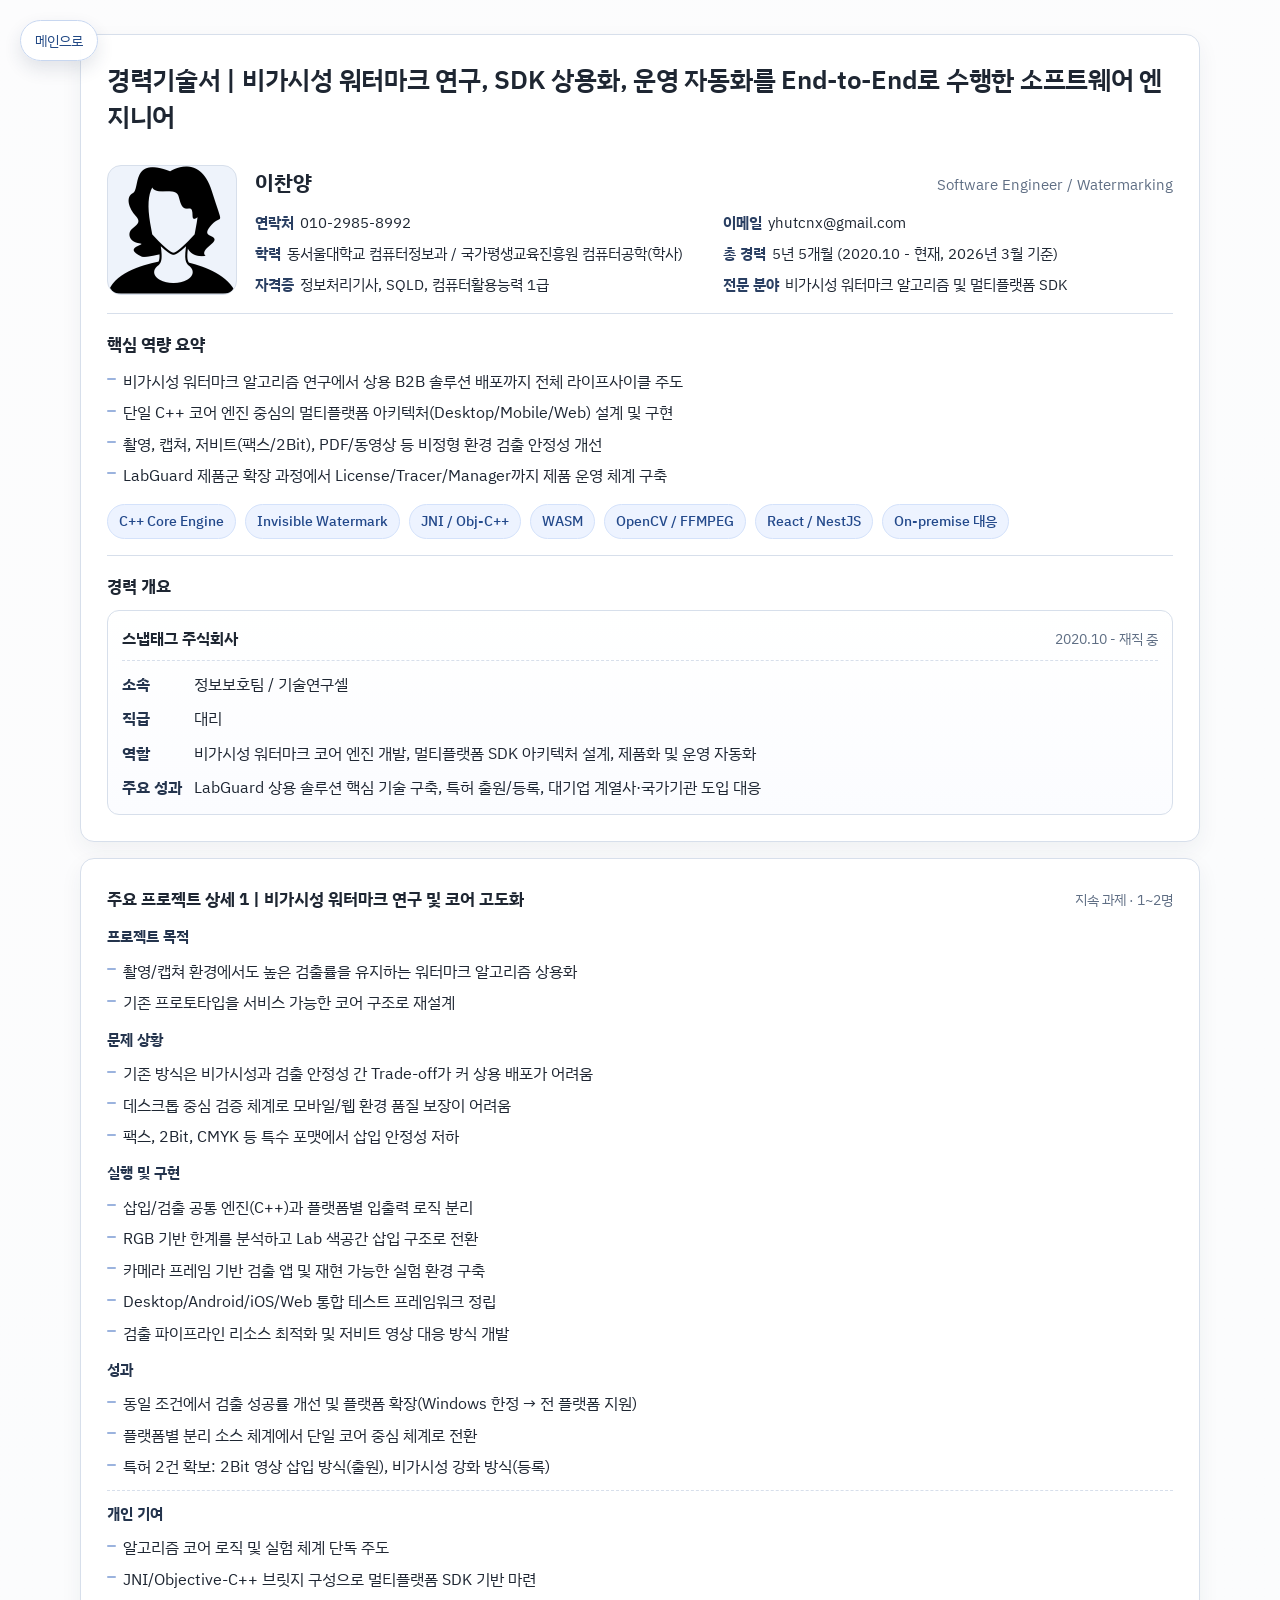
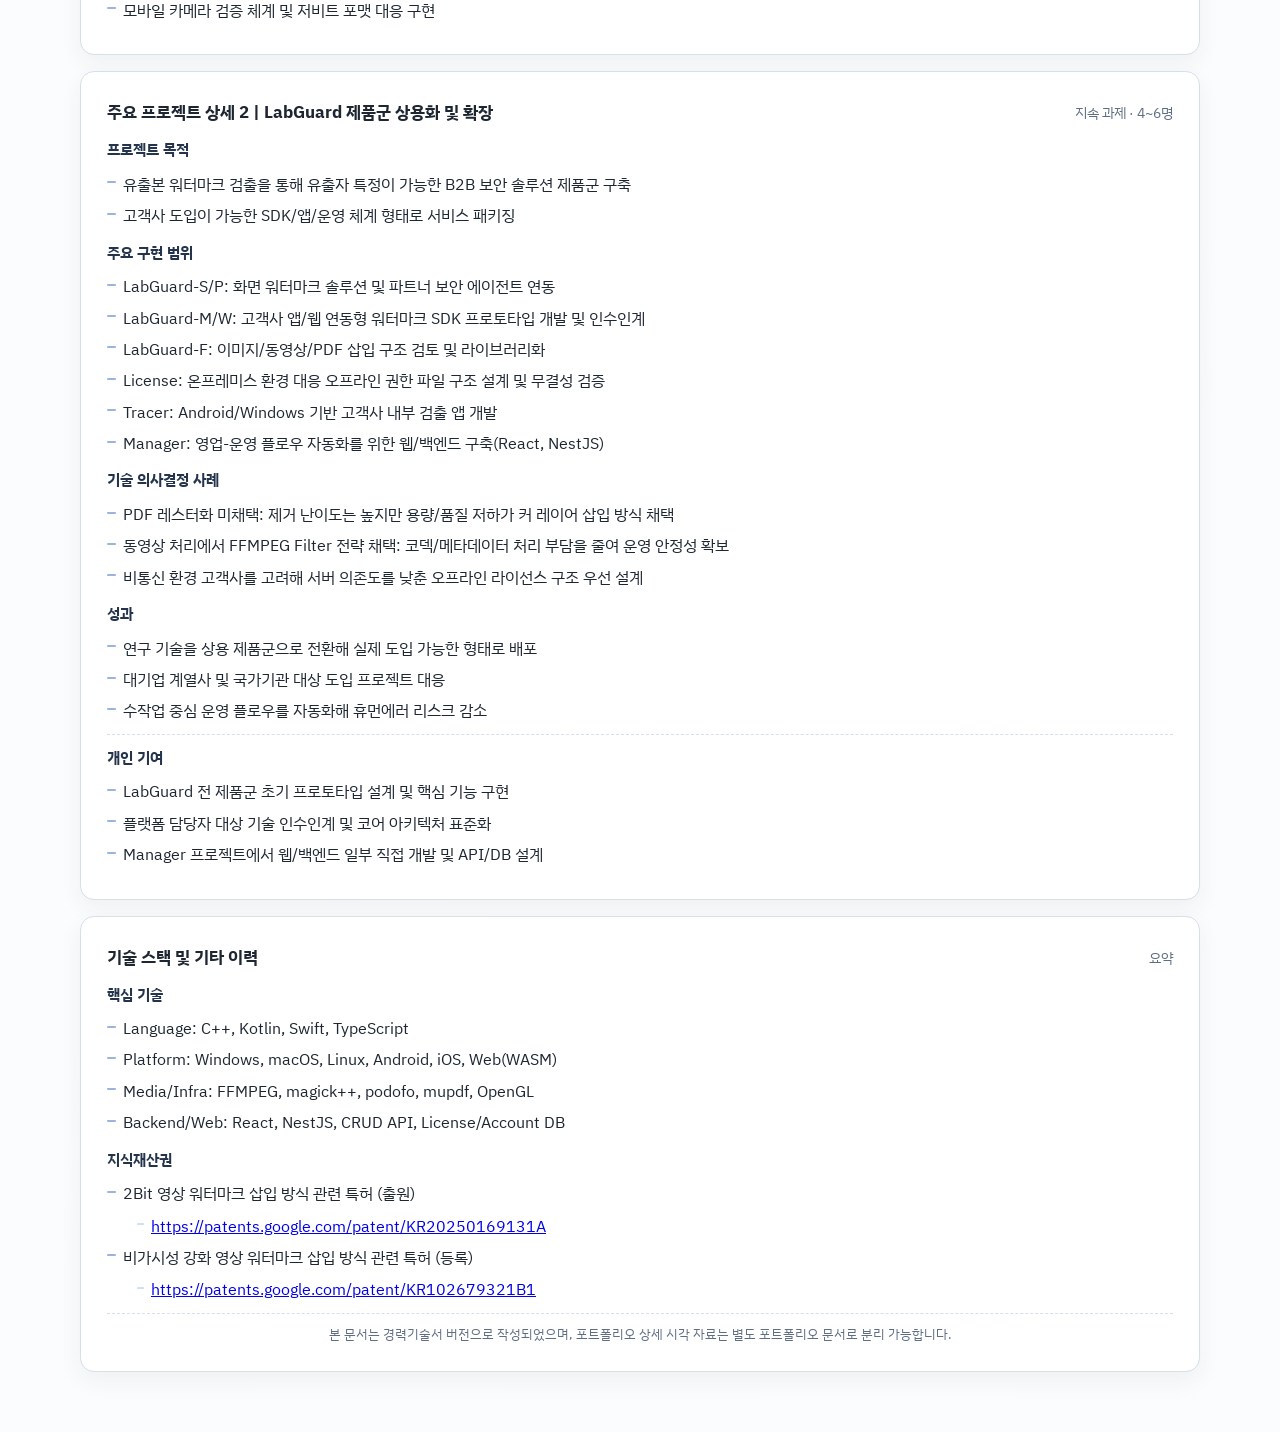
==== pages/career.html @ 0697d9e7 "인쇄하기 버튼 추가" ====
<!DOCTYPE html>
<html lang="ko">
<head>
  <meta charset="UTF-8" />
  <meta name="viewport" content="width=device-width, initial-scale=1.0" />
  <title>경력기술서 | 비가시성 워터마크 엔지니어 이찬양</title>
  <link rel="preconnect" href="https://fonts.googleapis.com" />
  <link rel="preconnect" href="https://fonts.gstatic.com" crossorigin />
  <link href="https://fonts.googleapis.com/css2?family=IBM+Plex+Sans+KR:wght@400;500;600;700&display=swap" rel="stylesheet" />
  <link rel="stylesheet" href="../assets/css/portfolio.css" />
</head>
<body>
  <a class="home-link" href="../index.html">메인으로</a>

  <main class="wrap">
    <section class="panel intro-card">
      <div class="hero">
        <h1>경력기술서 | 비가시성 워터마크 연구, SDK 상용화, 운영 자동화를 End-to-End로 수행한 소프트웨어 엔지니어</h1>
      </div>

      <div class="profile">
        <img class="photo" src="../assets/images/profile.png" alt="프로필 사진" />
        <div>
          <div class="profile-top">
            <h2>이찬양</h2>
            <p class="role">Software Engineer / Watermarking</p>
          </div>
          <div class="profile-grid">
            <div><strong>연락처</strong>010-2985-8992</div>
            <div><strong>이메일</strong>yhutcnx@gmail.com</div>
            <div><strong>학력</strong>동서울대학교 컴퓨터정보과 / 국가평생교육진흥원 컴퓨터공학(학사)</div>
            <div><strong>총 경력</strong>5년 5개월 (2020.10 - 현재, 2026년 3월 기준)</div>
            <div><strong>자격증</strong>정보처리기사, SQLD, 컴퓨터활용능력 1급</div>
            <div><strong>전문 분야</strong>비가시성 워터마크 알고리즘 및 멀티플랫폼 SDK</div>
          </div>
        </div>
      </div>

      <div class="intro-section">
        <h2>핵심 역량 요약</h2>
        <ul>
          <li>비가시성 워터마크 알고리즘 연구에서 상용 B2B 솔루션 배포까지 전체 라이프사이클 주도</li>
          <li>단일 C++ 코어 엔진 중심의 멀티플랫폼 아키텍처(Desktop/Mobile/Web) 설계 및 구현</li>
          <li>촬영, 캡쳐, 저비트(팩스/2Bit), PDF/동영상 등 비정형 환경 검출 안정성 개선</li>
          <li>LabGuard 제품군 확장 과정에서 License/Tracer/Manager까지 제품 운영 체계 구축</li>
        </ul>
        <div class="chips">
          <span class="chip">C++ Core Engine</span>
          <span class="chip">Invisible Watermark</span>
          <span class="chip">JNI / Obj-C++</span>
          <span class="chip">WASM</span>
          <span class="chip">OpenCV / FFMPEG</span>
          <span class="chip">React / NestJS</span>
          <span class="chip">On-premise 대응</span>
        </div>
      </div>

      <div class="intro-section">
        <h2>경력 개요</h2>
        <article class="career-card">
          <div class="career-head">
            <h3>스냅태그 주식회사</h3>
            <span class="career-period">2020.10 - 재직 중</span>
          </div>
          <div class="career-grid">
            <div><strong>소속</strong>정보보호팀 / 기술연구셀</div>
            <div><strong>직급</strong>대리</div>
            <div><strong>역할</strong>비가시성 워터마크 코어 엔진 개발, 멀티플랫폼 SDK 아키텍처 설계, 제품화 및 운영 자동화</div>
            <div><strong>주요 성과</strong>LabGuard 상용 솔루션 핵심 기술 구축, 특허 출원/등록, 대기업 계열사·국가기관 도입 대응</div>
          </div>
        </article>
      </div>
    </section>

    <section class="panel print-page">
      <div class="project-head">
        <h2>주요 프로젝트 상세 1 | 비가시성 워터마크 연구 및 코어 고도화</h2>
        <span class="project-meta">지속 과제 · 1~2명</span>
      </div>

      <div class="block">
        <strong>프로젝트 목적</strong>
        <ul>
          <li>촬영/캡쳐 환경에서도 높은 검출률을 유지하는 워터마크 알고리즘 상용화</li>
          <li>기존 프로토타입을 서비스 가능한 코어 구조로 재설계</li>
        </ul>
      </div>

      <div class="block">
        <strong>문제 상황</strong>
        <ul>
          <li>기존 방식은 비가시성과 검출 안정성 간 Trade-off가 커 상용 배포가 어려움</li>
          <li>데스크톱 중심 검증 체계로 모바일/웹 환경 품질 보장이 어려움</li>
          <li>팩스, 2Bit, CMYK 등 특수 포맷에서 삽입 안정성 저하</li>
        </ul>
      </div>

      <div class="block">
        <strong>실행 및 구현</strong>
        <ul>
          <li>삽입/검출 공통 엔진(C++)과 플랫폼별 입출력 로직 분리</li>
          <li>RGB 기반 한계를 분석하고 Lab 색공간 삽입 구조로 전환</li>
          <li>카메라 프레임 기반 검출 앱 및 재현 가능한 실험 환경 구축</li>
          <li>Desktop/Android/iOS/Web 통합 테스트 프레임워크 정립</li>
          <li>검출 파이프라인 리소스 최적화 및 저비트 영상 대응 방식 개발</li>
        </ul>
      </div>

      <div class="block">
        <strong>성과</strong>
        <ul>
          <li>동일 조건에서 검출 성공률 개선 및 플랫폼 확장(Windows 한정 → 전 플랫폼 지원)</li>
          <li>플랫폼별 분리 소스 체계에서 단일 코어 중심 체계로 전환</li>
          <li>특허 2건 확보: 2Bit 영상 삽입 방식(출원), 비가시성 강화 방식(등록)</li>
        </ul>
      </div>

      <div class="block divider">
        <strong>개인 기여</strong>
        <ul>
          <li>알고리즘 코어 로직 및 실험 체계 단독 주도</li>
          <li>JNI/Objective-C++ 브릿지 구성으로 멀티플랫폼 SDK 기반 마련</li>
          <li>모바일 카메라 검증 체계 및 저비트 포맷 대응 구현</li>
        </ul>
      </div>
    </section>

    <section class="panel print-page">
      <div class="project-head">
        <h2>주요 프로젝트 상세 2 | LabGuard 제품군 상용화 및 확장</h2>
        <span class="project-meta">지속 과제 · 4~6명</span>
      </div>

      <div class="block">
        <strong>프로젝트 목적</strong>
        <ul>
          <li>유출본 워터마크 검출을 통해 유출자 특정이 가능한 B2B 보안 솔루션 제품군 구축</li>
          <li>고객사 도입이 가능한 SDK/앱/운영 체계 형태로 서비스 패키징</li>
        </ul>
      </div>

      <div class="block">
        <strong>주요 구현 범위</strong>
        <ul>
          <li>LabGuard-S/P: 화면 워터마크 솔루션 및 파트너 보안 에이전트 연동</li>
          <li>LabGuard-M/W: 고객사 앱/웹 연동형 워터마크 SDK 프로토타입 개발 및 인수인계</li>
          <li>LabGuard-F: 이미지/동영상/PDF 삽입 구조 검토 및 라이브러리화</li>
          <li>License: 온프레미스 환경 대응 오프라인 권한 파일 구조 설계 및 무결성 검증</li>
          <li>Tracer: Android/Windows 기반 고객사 내부 검출 앱 개발</li>
          <li>Manager: 영업-운영 플로우 자동화를 위한 웹/백엔드 구축(React, NestJS)</li>
        </ul>
      </div>

      <div class="block">
        <strong>기술 의사결정 사례</strong>
        <ul>
          <li>PDF 레스터화 미채택: 제거 난이도는 높지만 용량/품질 저하가 커 레이어 삽입 방식 채택</li>
          <li>동영상 처리에서 FFMPEG Filter 전략 채택: 코덱/메타데이터 처리 부담을 줄여 운영 안정성 확보</li>
          <li>비통신 환경 고객사를 고려해 서버 의존도를 낮춘 오프라인 라이선스 구조 우선 설계</li>
        </ul>
      </div>

      <div class="block">
        <strong>성과</strong>
        <ul>
          <li>연구 기술을 상용 제품군으로 전환해 실제 도입 가능한 형태로 배포</li>
          <li>대기업 계열사 및 국가기관 대상 도입 프로젝트 대응</li>
          <li>수작업 중심 운영 플로우를 자동화해 휴먼에러 리스크 감소</li>
        </ul>
      </div>

      <div class="block divider">
        <strong>개인 기여</strong>
        <ul>
          <li>LabGuard 전 제품군 초기 프로토타입 설계 및 핵심 기능 구현</li>
          <li>플랫폼 담당자 대상 기술 인수인계 및 코어 아키텍처 표준화</li>
          <li>Manager 프로젝트에서 웹/백엔드 일부 직접 개발 및 API/DB 설계</li>
        </ul>
      </div>
    </section>

    <section class="panel print-page">
      <div class="project-head">
        <h2>기술 스택 및 기타 이력</h2>
        <span class="project-meta">요약</span>
      </div>

      <div class="block">
        <strong>핵심 기술</strong>
        <ul>
          <li>Language: C++, Kotlin, Swift, TypeScript</li>
          <li>Platform: Windows, macOS, Linux, Android, iOS, Web(WASM)</li>
          <li>Media/Infra: FFMPEG, magick++, podofo, mupdf, OpenGL</li>
          <li>Backend/Web: React, NestJS, CRUD API, License/Account DB</li>
        </ul>
      </div>

      <div class="block">
        <strong>지식재산권</strong>
        <ul>
          <li>2Bit 영상 워터마크 삽입 방식 관련 특허 (출원)
            <ul>
              <li><a href="https://patents.google.com/patent/KR20250169131A">https://patents.google.com/patent/KR20250169131A</a></li>
            </ul>
          </li>
          <li>비가시성 강화 영상 워터마크 삽입 방식 관련 특허 (등록)
            <ul>
              <li><a href="https://patents.google.com/patent/KR102679321B1">https://patents.google.com/patent/KR102679321B1</a></li>
            </ul>
          </li>
        </ul>
      </div>

      <div class="block divider footer">
        본 문서는 경력기술서 버전으로 작성되었으며, 포트폴리오 상세 시각 자료는 별도 포트폴리오 문서로 분리 가능합니다.
      </div>
    </section>
  </main>
</body>
</html>
---- assets/css/portfolio.css ----
@page {
  size: A4;
  margin: 12mm;
}

:root {
  --bg: #f3f5f8;
  --bg-soft: #eef2f7;
  --card: #ffffff;
  --text: #1e2632;
  --muted: #5f6e84;
  --line: #d7dfeb;
  --accent: #2f66c9;
  --chip: #edf3ff;
  --shadow: 0 8px 22px rgba(31, 43, 68, 0.06);
  --radius: 14px;
}

* {
  box-sizing: border-box;
}

body {
  margin: 0;
  font-family: "IBM Plex Sans KR", sans-serif;
  color: var(--text);
  line-height: 1.65;
  background:
    linear-gradient(180deg, rgba(255, 255, 255, 0.75), rgba(255, 255, 255, 0.75)),
    linear-gradient(145deg, var(--bg), var(--bg-soft));
}

.home-link {
  position: fixed;
  top: 20px;
  left: 20px;
  z-index: 10;
  text-decoration: none;
  color: #224985;
  background: rgba(255, 255, 255, 0.95);
  border: 1px solid #c8d7f0;
  border-radius: 999px;
  padding: 8px 14px;
  font-size: 0.88rem;
  box-shadow: 0 8px 18px rgba(30, 50, 85, 0.12);
}

.print-link {
  position: fixed;
  top: 20px;
  left: 110px;
  z-index: 10;
  text-decoration: none;
  color: #224985;
  background: rgba(255, 255, 255, 0.95);
  border: 1px solid #c8d7f0;
  border-radius: 999px;
  padding: 8px 14px;
  font-size: 0.88rem;
  box-shadow: 0 8px 18px rgba(30, 50, 85, 0.12);
  font-family: inherit;
  cursor: pointer;
}

.wrap {
  width: min(1120px, 92vw);
  margin: 34px auto 60px;
  display: grid;
  gap: 16px;
}

.panel {
  background: var(--card);
  border: 1px solid var(--line);
  border-radius: var(--radius);
  box-shadow: var(--shadow);
  padding: 26px;
}

.profile {
  display: grid;
  grid-template-columns: 130px 1fr;
  gap: 18px;
  align-items: start;
}

.photo {
  width: 130px;
  height: 130px;
  border-radius: 14px;
  border: 1px solid var(--line);
  object-fit: cover;
  background: #eef3fb;
}

.profile-top {
  display: flex;
  align-items: baseline;
  justify-content: space-between;
  gap: 12px;
  flex-wrap: wrap;
}

.profile-top h2 {
  margin: 0;
  font-size: 1.3rem;
}

.role {
  color: var(--muted);
  font-size: 0.94rem;
  margin: 0;
}

.profile-grid {
  margin-top: 10px;
  display: grid;
  grid-template-columns: repeat(2, minmax(210px, 1fr));
  gap: 6px 18px;
  font-size: 0.95rem;
}

.profile-grid strong {
  color: #2a3f62;
  margin-right: 6px;
}

.profile-note {
  margin-top: 10px;
  color: var(--muted);
  font-size: 0.85rem;
}

.intro-card {
  display: grid;
  gap: 0;
}

.intro-section {
  margin-top: 16px;
  padding-top: 16px;
  border-top: 1px solid var(--line);
}

.hero h1 {
  margin: 0;
  margin-bottom: 30px;
  font-weight: 600;
  letter-spacing: -0.01em;
  font-size: clamp(1.0rem, 2.4vw, 1.6rem);
  line-height: 1.45;
}

.hero p {
  margin: 10px 0 0;
  color: var(--muted);
}

.chips {
  margin-top: 16px;
  display: flex;
  flex-wrap: wrap;
  gap: 9px;
}

.chip {
  background: var(--chip);
  color: #23498b;
  border: 1px solid #d4e2fb;
  border-radius: 999px;
  padding: 5px 11px;
  font-size: 0.85rem;
  font-weight: 500;
}

h2 {
  margin: 0 0 10px;
  font-size: 1.06rem;
}

h3 {
  margin: 0;
  font-size: 1rem;
}

.career-card {
  margin-top: 10px;
  border: 1px solid var(--line);
  border-radius: 12px;
  padding: 14px;
  background: linear-gradient(180deg, #ffffff, #fbfcff);
}

.career-head {
  display: flex;
  justify-content: space-between;
  align-items: baseline;
  gap: 10px;
  flex-wrap: wrap;
  padding-bottom: 8px;
  border-bottom: 1px dashed var(--line);
}

.career-head h3 {
  font-size: 1.03rem;
}

.career-period {
  color: var(--muted);
  font-size: 0.9rem;
}

.career-grid {
  margin-top: 10px;
  display: grid;
  gap: 8px;
}

.career-grid strong {
  display: inline-block;
  min-width: 64px;
  color: #24344d;
  margin-right: 8px;
}

.project {
  border: 1px solid var(--line);
  border-radius: 12px;
  padding: 16px;
  margin-top: 12px;
  background: #fff;
}

.project-head {
  display: flex;
  align-items: baseline;
  justify-content: space-between;
  gap: 10px;
  flex-wrap: wrap;
}

.project-head h2 {
  margin: 0;
}

.project-meta {
  color: var(--muted);
  font-size: 0.9rem;
  white-space: nowrap;
}

.meta {
  font-size: 0.92rem;
  color: var(--muted);
  margin-top: 2px;
}

.project-media {
  margin: 12px 0 2px;
}

.project-media img {
  width: 100%;
  max-height: 360px;
  object-fit: cover;
  border: 1px solid var(--line);
  border-radius: 10px;
  background: #f4f7fc;
}

.project-media figcaption {
  margin-top: 6px;
  font-size: 0.84rem;
  color: var(--muted);
}

.diagram-grid {
  margin-top: 14px;
  display: grid;
  gap: 12px;
}

.diagram-card {
  border: 1px solid var(--line);
  border-radius: 12px;
  padding: 14px;
  background: linear-gradient(180deg, #ffffff, #f8fbff);
}

.diagram-card h3 {
  margin: 0 0 10px;
  font-size: 0.96rem;
  color: #1f3f73;
}

.flow-diagram ol {
  margin: 0;
  padding: 0;
  list-style: none;
  display: grid;
  grid-template-columns: repeat(5, minmax(0, 1fr));
  gap: 18px;
  align-items: stretch;
}

.flow-diagram li {
  margin: 0;
  padding: 8px 10px;
  border: 1px solid #d7e4fb;
  border-radius: 9px;
  background: #f5f9ff;
  font-size: 0.9rem;
  min-height: 54px;
  display: flex;
  align-items: center;
  justify-content: center;
  text-align: center;
  line-height: 1.35;
}

.flow-diagram li::before {
  content: none;
}

.flow-diagram li + li {
  position: relative;
}

.flow-diagram li + li::after {
  content: "→";
  position: absolute;
  left: -18px;
  width: 18px;
  text-align: center;
  top: 50%;
  transform: translateY(-50%);
  font-weight: 600;
  color: #5d7fb8;
}

.compare-columns {
  display: grid;
  grid-template-columns: repeat(2, minmax(0, 1fr));
  gap: 10px;
}

.compare-columns > div {
  border: 1px solid #d8e2f3;
  border-radius: 10px;
  padding: 10px;
  background: #fff;
}

.compare-columns strong {
  display: inline-block;
  margin-bottom: 3px;
  color: #2a4d86;
  font-size: 0.88rem;
}

.compare-columns ul {
  margin: 0;
  padding-left: 0;
}

.compare-columns li {
  margin: 4px 0;
  padding-left: 14px;
  font-size: 0.85rem;
}

.architecture-diagram {
  background: linear-gradient(180deg, #f8fbff, #f2f7ff);
}

.arch-layout {
  position: relative;
}

.arch-root {
  position: relative;
  margin: 0 auto;
  width: fit-content;
  min-width: 145px;
  text-align: center;
  padding: 8px 14px;
  border-radius: 999px;
  border: 1px solid #c7d9f8;
  background: #eaf2ff;
  color: #1f4178;
  font-weight: 600;
  font-size: 0.88rem;
  z-index: 2;
}

.arch-root::after {
  content: none;
}

.arch-svg {
  position: absolute;
  left: 0;
  top: 38px;
  width: 100%;
  height: 94px;
  pointer-events: none;
  z-index: 1;
}

.arch-svg path {
  fill: none;
  stroke: #9eb7e3;
  stroke-width: 2;
  stroke-linecap: round;
  stroke-linejoin: round;
}

.arch-branches {
  margin-top: 56px;
  position: relative;
  display: grid;
  grid-template-columns: repeat(3, minmax(0, 1fr));
  gap: 10px;
  z-index: 2;
}

.arch-branches-five {
  grid-template-columns: repeat(5, minmax(0, 1fr));
}

.arch-branches-five .arch-node-title {
  font-size: 0.8rem;
}

.arch-branches-five .arch-subnodes li {
  font-size: 0.76rem;
}

.arch-branches-seven {
  grid-template-columns: repeat(7, minmax(0, 1fr));
}

.arch-branches-seven .arch-node-title {
  font-size: 0.74rem;
}

.arch-branches-seven .arch-subnodes li {
  font-size: 0.72rem;
  padding: 5px 6px;
}

.arch-node {
  position: relative;
  border: 1px solid #d3e0f6;
  border-radius: 10px;
  background: #fff;
  padding: 8px 8px 9px;
  font-size: 0.84rem;
  color: #24436f;
}

.arch-node-title {
  text-align: center;
  font-weight: 600;
  font-size: 0.85rem;
  color: #1f4178;
}

.arch-subnodes {
  margin-top: 8px;
  padding-top: 8px;
  border-top: 1px dashed #cfe0fb;
  display: grid;
  gap: 6px;
}

.arch-subnodes li {
  margin: 0;
  padding: 6px 8px;
  border: 1px solid #dce8fb;
  border-radius: 8px;
  background: #f7faff;
  text-align: center;
  font-size: 0.8rem;
  line-height: 1.35;
}

.arch-subnodes li::before {
  content: none;
}

.arch-node::before {
  content: none;
}

.block {
  margin-top: 10px;
}

.block strong {
  display: inline-block;
  margin-bottom: 3px;
  font-size: 0.93rem;
  color: #24344d;
}

ul {
  margin: 0;
  padding-left: 0;
  list-style: none;
}

ul ul {
  margin-top: 6px;
  padding-left: 14px;
}

li {
  position: relative;
  margin: 5px 0;
  padding-left: 16px;
}

li::before {
  content: "";
  position: absolute;
  left: 0;
  top: 0.72em;
  width: 9px;
  height: 2px;
  border-radius: 999px;
  background: #9bb3de;
  transform: translateY(-50%);
}

ul ul li {
  margin: 4px 0;
  padding-left: 14px;
  color: #2f3b4d;
}

ul ul li::before {
  width: 7px;
  height: 1px;
  background: #aebcd8;
}

.divider {
  border-top: 1px dashed var(--line);
  margin-top: 10px;
  padding-top: 9px;
}

.footer {
  text-align: center;
  color: var(--muted);
  font-size: 0.84rem;
}

.print-page {
  break-before: page;
  page-break-before: always;
}

.panel,
.block {
  break-inside: avoid-page;
  page-break-inside: avoid;
}

@media print {
  body {
    background: #fff;
    font-size: 11pt;
    line-height: 1.5;
    -webkit-print-color-adjust: exact;
    print-color-adjust: exact;
  }

  .home-link,
  .print-link {
    display: none !important;
  }

  .wrap {
    width: 100%;
    margin: 0;
    gap: 8mm;
  }

  .panel {
    box-shadow: none;
    border: 1px solid #cfd8e5;
    border-radius: 0;
    padding: 7mm;
  }

  .chip {
    border: 1px solid #c8d7f0;
    background: #fff;
  }

  .footer {
    margin-top: 4mm;
  }

  .project-media img {
    max-height: 85mm;
  }

  li::before {
    background: #97a4ba;
  }

  .project-media,
  .diagram-grid,
  .diagram-card,
  .compare-columns,
  .flow-diagram,
  .flow-diagram ol,
  .architecture-diagram,
  .arch-layout,
  .arch-branches,
  .arch-node {
    break-inside: avoid-page;
    page-break-inside: avoid;
  }

  .diagram-card,
  .architecture-diagram,
  .flow-diagram li,
  .compare-columns > div,
  .arch-node,
  .arch-root {
    border-color: #b9c9e2;
    background: #f7fbff;
  }

  .arch-svg path {
    stroke: #8ea8d2;
    stroke-width: 2.2;
  }

  .compare-columns {
    grid-template-columns: repeat(2, minmax(0, 1fr));
  }

  .flow-diagram ol {
    grid-template-columns: repeat(5, minmax(0, 1fr));
    gap: 18px;
  }

  .flow-diagram li + li::after {
    content: "→";
    left: -18px;
    top: 50%;
    transform: translateY(-50%);
  }

  .arch-branches {
    grid-template-columns: repeat(3, minmax(0, 1fr));
    margin-top: 56px;
    gap: 10px;
  }

  .arch-branches-five {
    grid-template-columns: repeat(5, minmax(0, 1fr));
  }

  .arch-branches-seven {
    grid-template-columns: repeat(7, minmax(0, 1fr));
    gap: 6px;
  }

  .arch-branches-seven .arch-node {
    padding: 6px 6px 7px;
  }

  .arch-branches-seven .arch-node-title {
    font-size: 0.68rem;
  }

  .arch-branches-seven .arch-subnodes li {
    font-size: 0.66rem;
    padding: 4px 5px;
  }

  .arch-svg {
    display: block;
  }
}

@media screen and (max-width: 760px) {
  .wrap {
    margin-top: 22px;
  }

  .panel {
    padding: 18px;
  }

  .project {
    padding: 13px;
  }

  .project-meta {
    white-space: normal;
  }

  .career-card {
    padding: 12px;
  }

  .profile {
    grid-template-columns: 1fr;
  }

  .intro-section {
    margin-top: 14px;
    padding-top: 14px;
  }

  .photo {
    width: 110px;
    height: 110px;
  }

  .profile-grid {
    grid-template-columns: 1fr;
  }

  .compare-columns {
    grid-template-columns: 1fr;
  }

  .flow-diagram ol {
    grid-template-columns: 1fr;
    gap: 10px;
  }

  .flow-diagram li + li::after {
    content: "↓";
    left: 50%;
    top: -13px;
    transform: translateX(-50%);
  }

  .arch-branches {
    grid-template-columns: 1fr;
    margin-top: 10px;
    gap: 8px;
  }

  .arch-svg {
    display: none;
  }

  .arch-node::before {
    content: "";
    left: 50%;
    top: -10px;
    width: 1px;
    height: 10px;
    background: #9eb7e3;
  }

  .arch-root::after {
    content: "";
    position: absolute;
    left: 50%;
    bottom: -12px;
    width: 1px;
    height: 12px;
    background: #9eb7e3;
  }
}
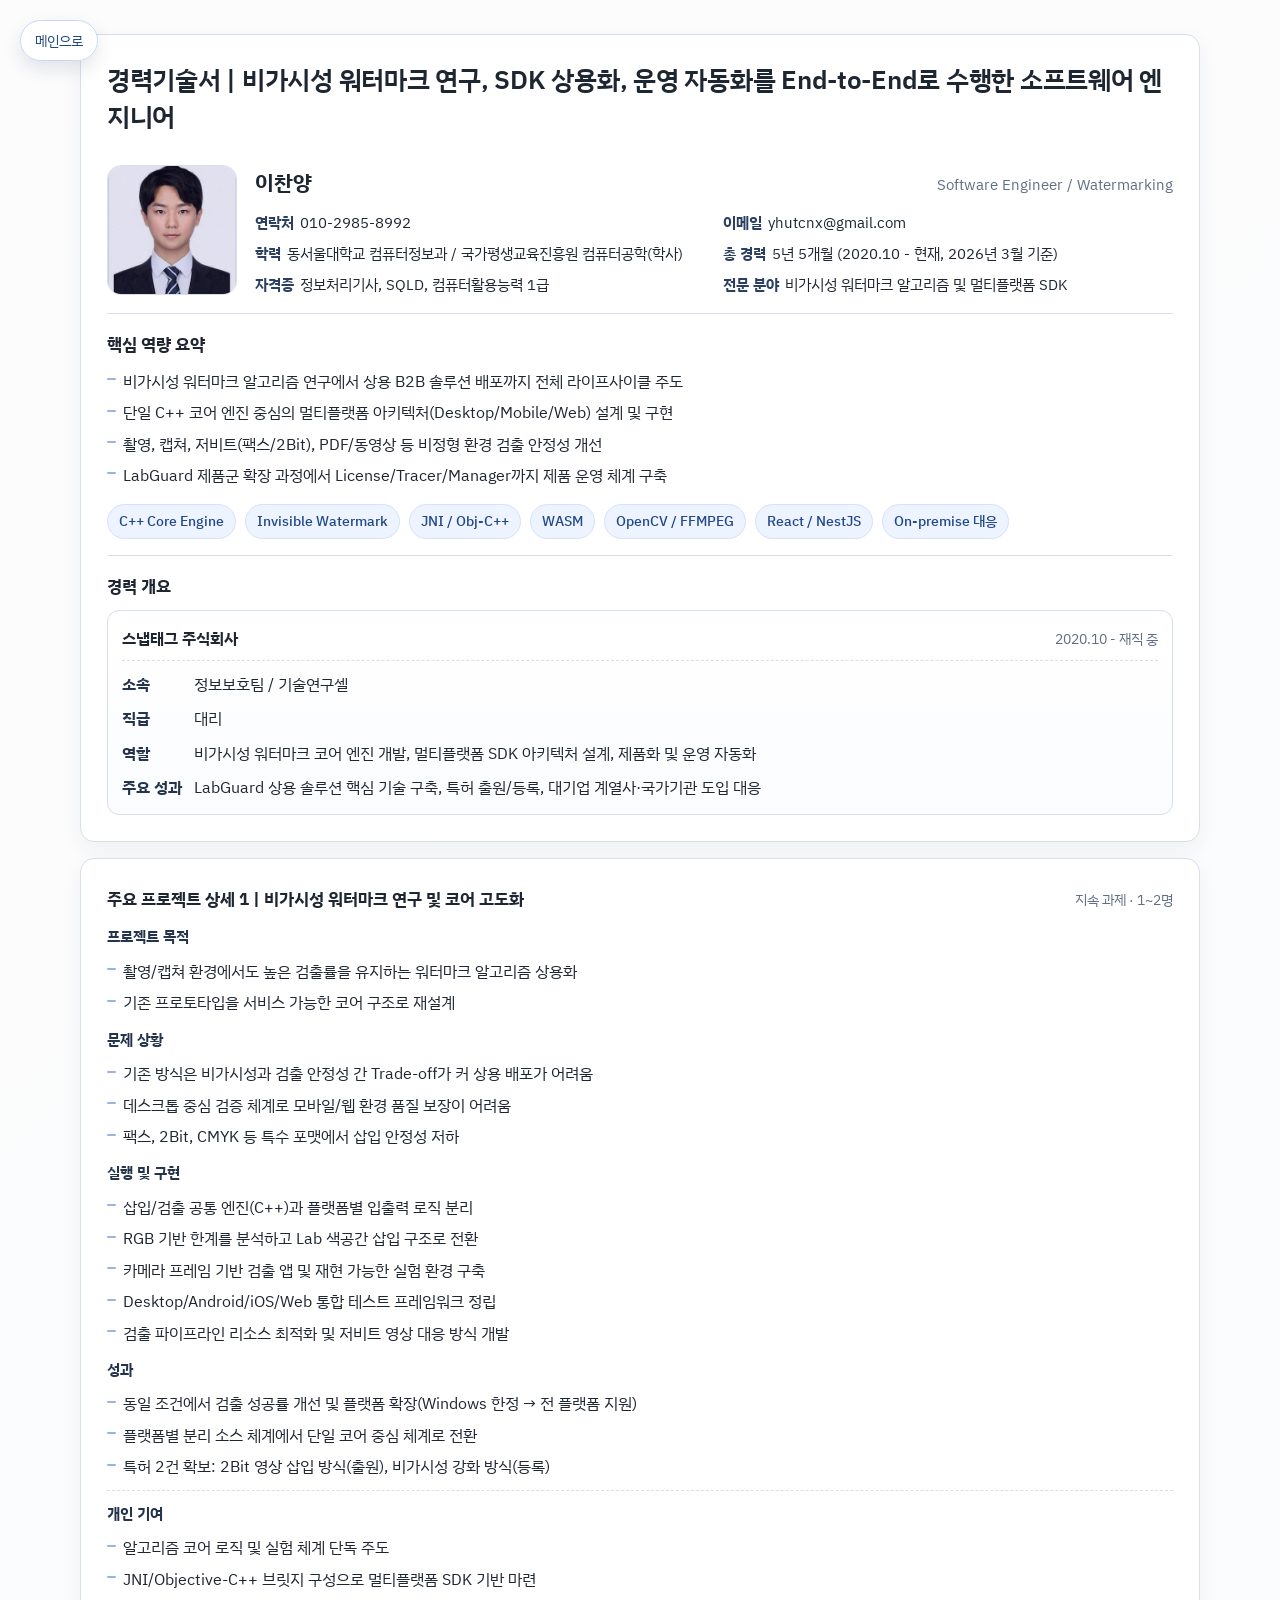
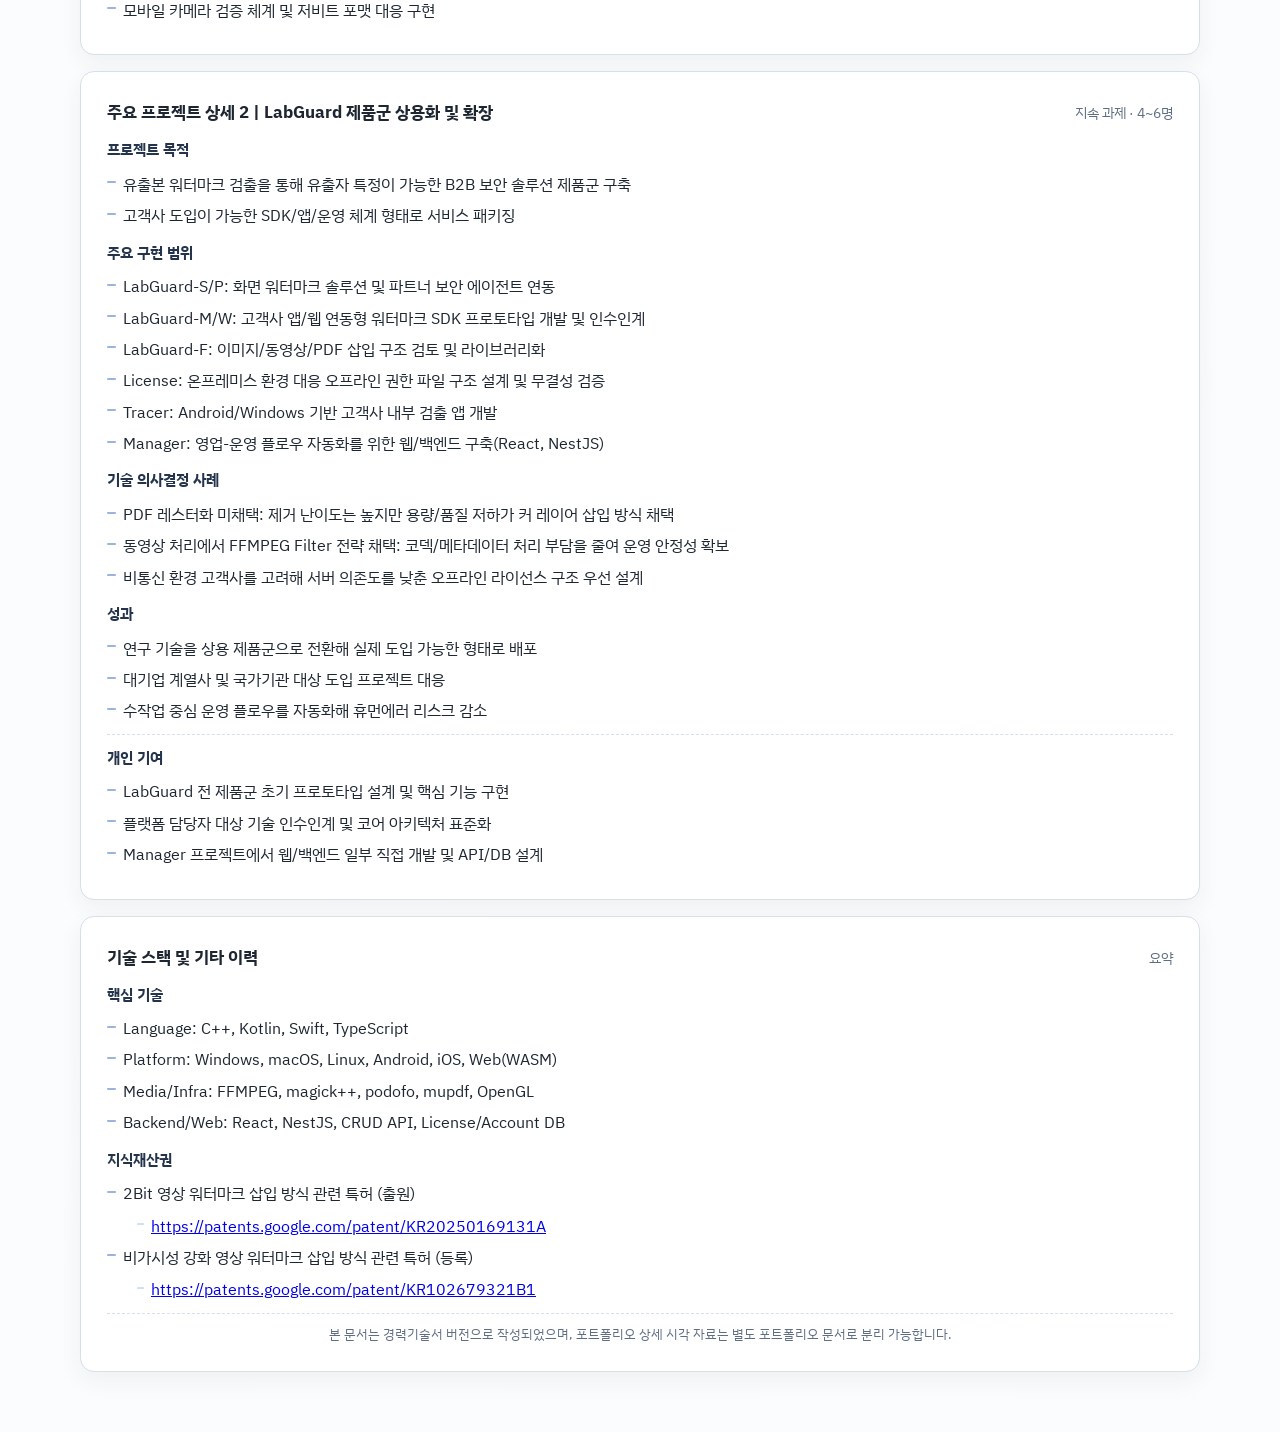
==== commit 2a4e9e59: "프로필 사진 추가" ====
--- a/pages/career.html
+++ b/pages/career.html
@@ -19,7 +19,7 @@
       </div>
 
       <div class="profile">
-        <img class="photo" src="../assets/images/profile.png" alt="프로필 사진" />
+        <img class="photo" src="../assets/images/profile.jpg" alt="프로필 사진" />
         <div>
           <div class="profile-top">
             <h2>이찬양</h2>
